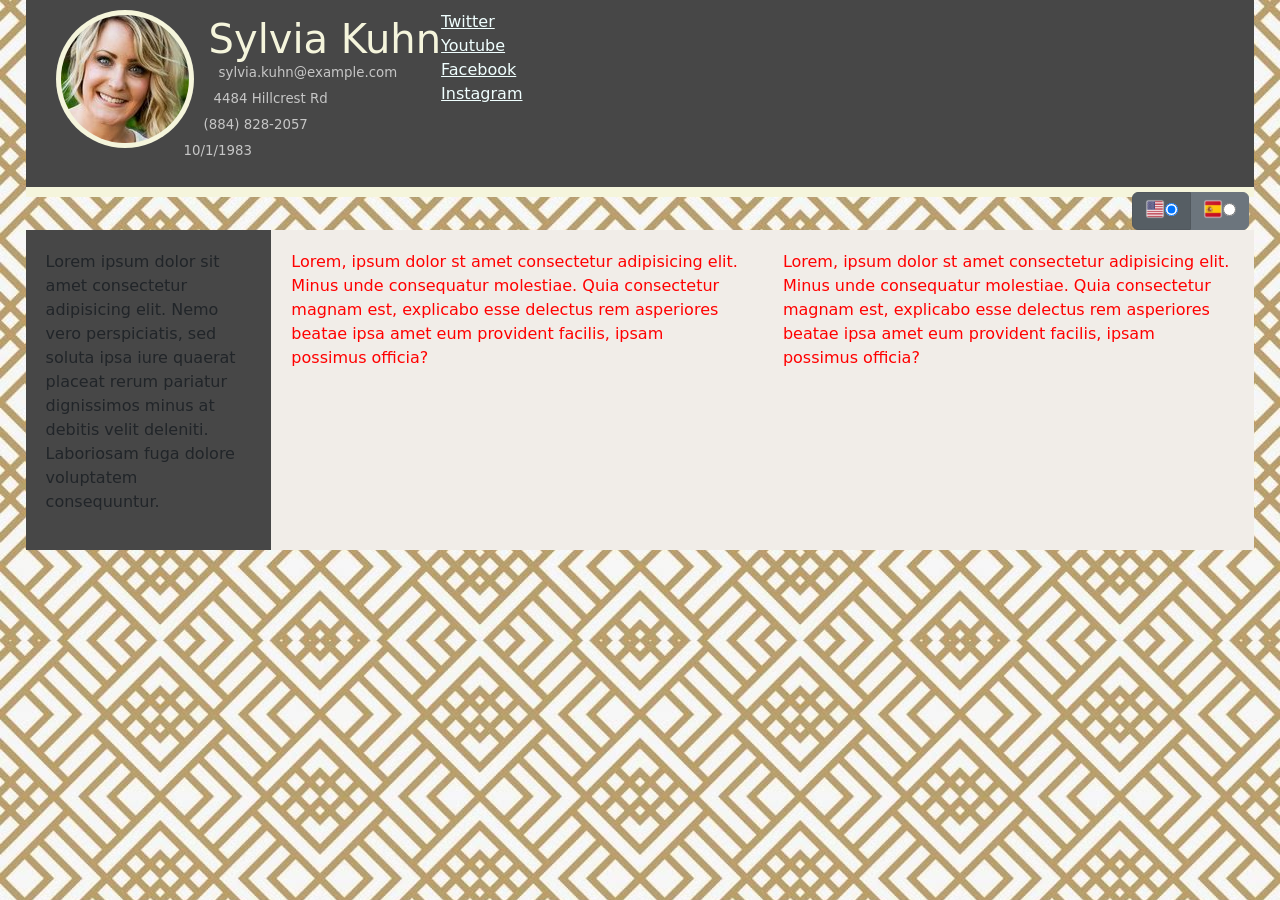
==== html/index.html @ 436e152f "0.3" ====
<!DOCTYPE html>
<html lang="en">
<head>
    <meta charset="UTF-8">
    <meta http-equiv="X-UA-Compatible" content="IE=edge">
    <meta name="viewport" content="width=device-width, initial-scale=1.0">
    <title>Curriculum Vitae</title>
    <link href="https://cdn.jsdelivr.net/npm/bootstrap@5.2.3/dist/css/bootstrap.min.css" rel="stylesheet" integrity="sha384-rbsA2VBKQhggwzxH7pPCaAqO46MgnOM80zW1RWuH61DGLwZJEdK2Kadq2F9CUG65" crossorigin="anonymous">
    <link rel="stylesheet" href="../css/style.css" />
</head>

<body>
<header>
    <div id = "headerContent">

        <div id = "avy">
            <img src="../images/photo.jpg" alt="Avatar", id="avatar">   
        </div>
        <div id = "info">
            
            <h1>Sylvia Kuhn</h1>

            <div id ="otherInfo">
                <p id="email">sylvia.kuhn@example.com</p>
                <p id ="address">4484 Hillcrest Rd</p>
                <p id ="phone">(884) 828-2057</p>        
                <p id="dob">10/1/1983</p>
            </div>

        </div>
        
        <div id = "links">
            <a href="www.twitter.com">Twitter</a>
            <a href="www.youtube.com">Youtube</a>
            <a href="www.facebook.com">Facebook</a>
            <a href="www.youtube.com">Instagram</a>
        </div>

    </div>
</header>

<nav>  
    <div id ="toggleLang">

        <div class="btn-group btn-group-toggle" data-toggle="buttons">
            <label class="btn btn-secondary active">
                <input type="radio" name="options" id="option1" autocomplete="off" checked> 
                <img src= "../images/english.png">
            </label>
            <label class="btn btn-secondary">
                <input type="radio" name="options" id="option2" autocomplete="off"> 
                <img src="../images/spanish.png">
            </label>
        </div>
    </div>
</nav>


    <div class="mainBody">

        <aside>
            <p class = "AsideText">
                Lorem ipsum dolor sit amet consectetur adipisicing elit. Nemo vero perspiciatis, sed soluta ipsa iure quaerat placeat rerum pariatur dignissimos minus at debitis velit deleniti. Laboriosam fuga dolore voluptatem consequuntur.
            </p>
        </aside>
        
        <main>    
            <div class="column">
                <p>Lorem, ipsum dolor st amet consectetur adipisicing elit. Minus unde consequatur molestiae. Quia consectetur magnam est, explicabo esse delectus rem asperiores beatae ipsa amet eum provident facilis, ipsam possimus officia?</p>
                
            </div>
            <div class="column">
                <p>Lorem, ipsum dolor st amet consectetur adipisicing elit. Minus unde consequatur molestiae. Quia consectetur magnam est, explicabo esse delectus rem asperiores beatae ipsa amet eum provident facilis, ipsam possimus officia?</p>
                
            </div>
        </main>
    </div>
    
    <footer>
        
    </footer>
    
    <script src="https://cdn.jsdelivr.net/npm/bootstrap@5.2.3/dist/js/bootstrap.bundle.min.js" integrity="sha384-kenU1KFdBIe4zVF0s0G1M5b4hcpxyD9F7jL+jjXkk+Q2h455rYXK/7HAuoJl+0I4" crossorigin="anonymous"></script>
</body>

</html>
---- css/style.css ----
*{
  box-sizing: border-box;
}

body {
  background-image: url("../images/background.jpg");
  margin-left: 2%;
  margin-right: 2%;
}

header{
  color: beige;
  background-color: rgb(71, 71, 71);
  max-height:100%;
  height:120%;
}

#headerContent{
  display: flex;
  padding: 10px;
  padding-left: 30px;
}

header h1{
  margin-top: 5px;
  margin-left:  15px;
}
header #otherInfo{
  margin-top: 10px;
}

header p{
  font-size: smaller;
  color: rgb(198, 198, 198);
  float: top;
  display: flex;
  margin-left: 40px;
  margin-top: -10px;
}

header #dob{
  margin-left: -10px;
}

header #email{
  margin-left: 25px;
}

header #address{
  margin-left: 20px;
}

header #phone{
  margin-left: 10px;
}

#links{
  float:right;
}

#links a{
  float:top;
  display: flex;
  color: azure;

}

#avatar {
  border-radius: 50%;
  background-color:beige;
  padding: 5px;
}

nav{
  margin: 0;
  padding : 5px;
  background-color: beige;
}

#toggleLang
{
  float:right;
}

#toggleLang img
{
  display: inline-flex;
  float: left;
  max-width: 40px;
  max-height: 20px;
}

aside{
  width:20%;
  background-color:rgb(71, 71, 71);
  padding: 20px;
}

main {
  display: flex;
  width: 80%;
  background-color: rgb(241, 237, 232);
}

.mainBody{
  display: flex;
  float: left;
}

.column{
  float:left;
  width:50%;
  flex:50%;
  padding:20px;
}


.column p {
  color: red;
  }
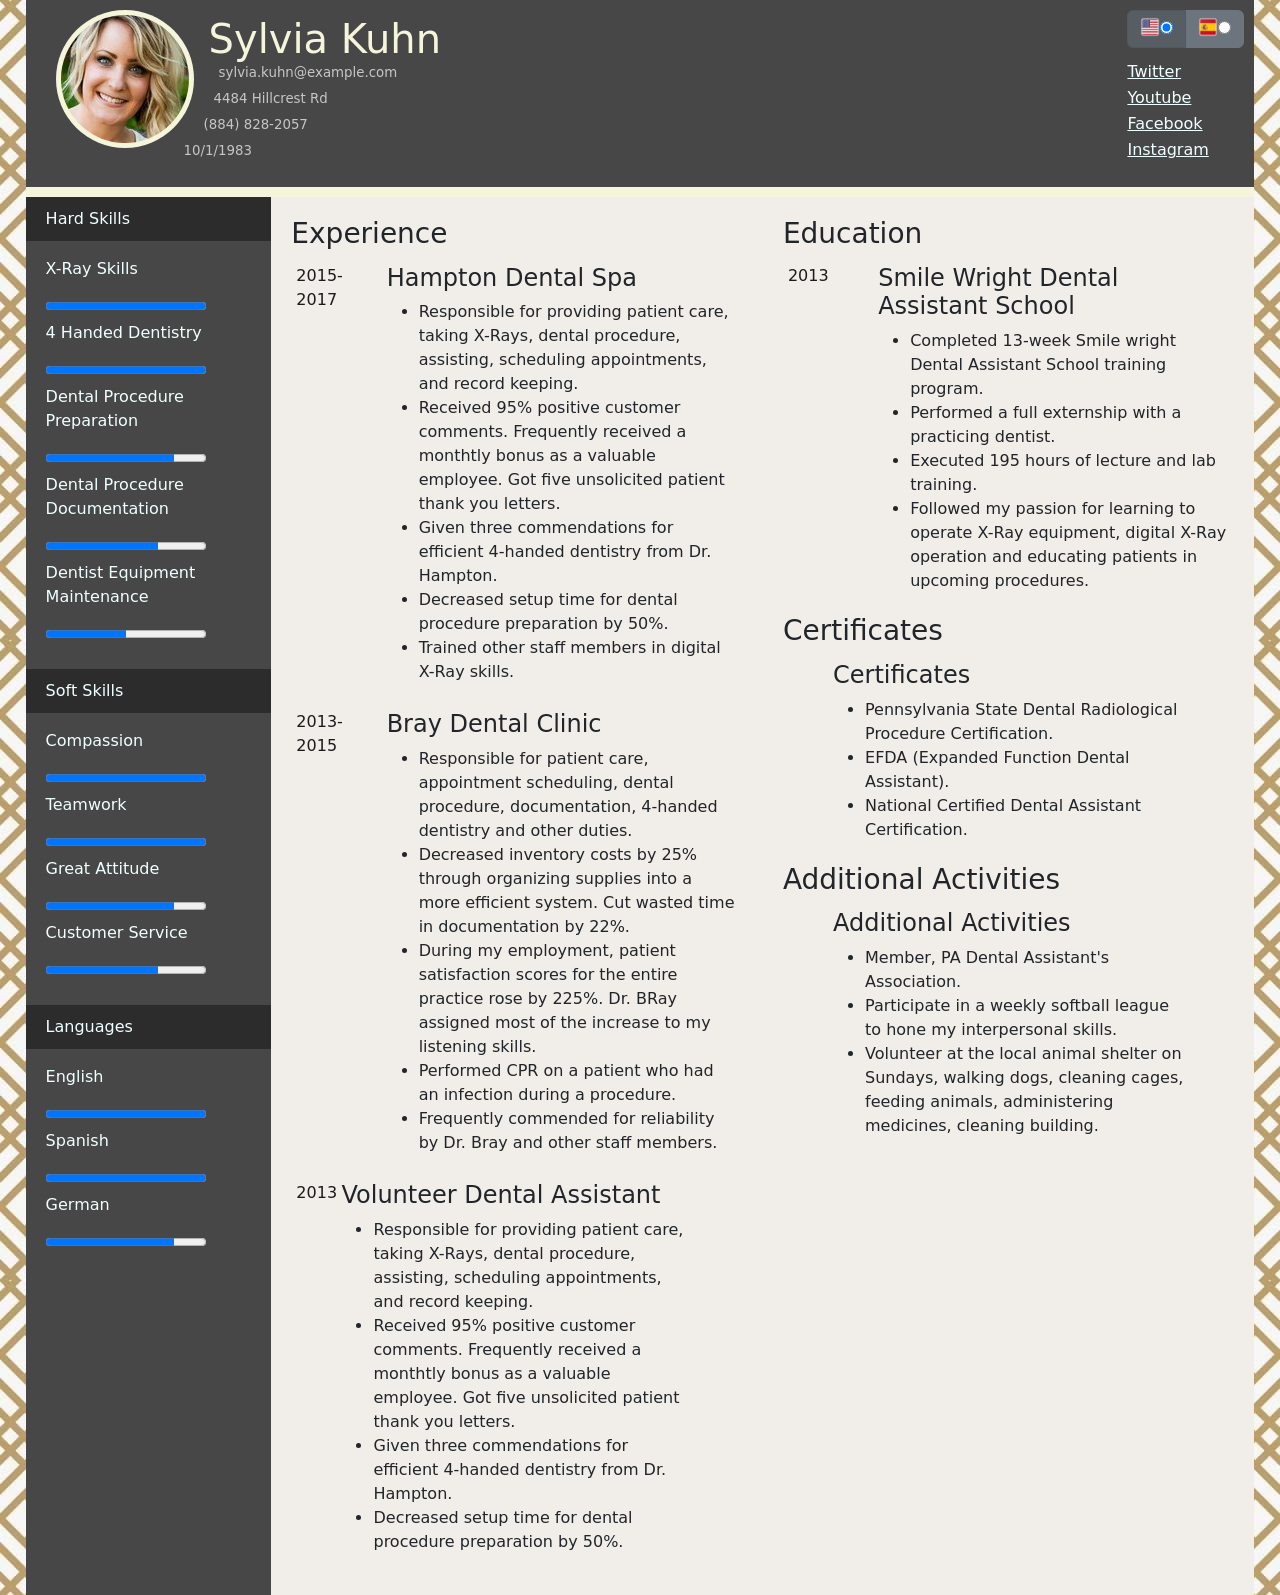
==== commit 5ef6af1e: "v0.5 - Added contents" ====
--- a/html/index.html
+++ b/html/index.html
@@ -1,86 +1,286 @@
 <!DOCTYPE html>
 <html lang="en">
+
 <head>
     <meta charset="UTF-8">
     <meta http-equiv="X-UA-Compatible" content="IE=edge">
     <meta name="viewport" content="width=device-width, initial-scale=1.0">
     <title>Curriculum Vitae</title>
-    <link href="https://cdn.jsdelivr.net/npm/bootstrap@5.2.3/dist/css/bootstrap.min.css" rel="stylesheet" integrity="sha384-rbsA2VBKQhggwzxH7pPCaAqO46MgnOM80zW1RWuH61DGLwZJEdK2Kadq2F9CUG65" crossorigin="anonymous">
+    <link href="https://cdn.jsdelivr.net/npm/bootstrap@5.2.3/dist/css/bootstrap.min.css" rel="stylesheet"
+        integrity="sha384-rbsA2VBKQhggwzxH7pPCaAqO46MgnOM80zW1RWuH61DGLwZJEdK2Kadq2F9CUG65" crossorigin="anonymous">
     <link rel="stylesheet" href="../css/style.css" />
 </head>
 
 <body>
-<header>
-    <div id = "headerContent">
-
-        <div id = "avy">
-            <img src="../images/photo.jpg" alt="Avatar", id="avatar">   
+    <header>
+
+        <div id="headerContent">
+
+            <div id="avy">
+                <img src="../images/photo.jpg" alt="Avatar" , id="avatar">
+            </div>
+
+            <div id="info">
+
+                <h1>Sylvia Kuhn</h1>
+
+                <div id="otherInfo">
+                    <p id="email">sylvia.kuhn@example.com</p>
+                    <p id="address">4484 Hillcrest Rd</p>
+                    <p id="phone">(884) 828-2057</p>
+                    <p id="dob">10/1/1983</p>
+                </div>
+
+            </div>
+
+            <div id="rightHeader">
+
+                <div id="toggleLang">
+
+                    <div class="btn-group btn-group-toggle" data-toggle="buttons">
+                        <label class="btn btn-secondary active">
+                            <input type="radio" name="options" id="option1" autocomplete="off" checked>
+                            <img src="../images/english.png">
+                        </label>
+                        <label class="btn btn-secondary">
+                            <input type="radio" name="options" id="option2" autocomplete="off">
+                            <img src="../images/spanish.png">
+                        </label>
+                    </div>
+                </div>
+
+                <div id="links">
+                    <a href="www.twitter.com">Twitter</a>
+                    <a href="www.youtube.com">Youtube</a>
+                    <a href="www.facebook.com">Facebook</a>
+                    <a href="www.youtube.com">Instagram</a>
+                </div>
+
+            </div>
         </div>
-        <div id = "info">
-            
-            <h1>Sylvia Kuhn</h1>
-
-            <div id ="otherInfo">
-                <p id="email">sylvia.kuhn@example.com</p>
-                <p id ="address">4484 Hillcrest Rd</p>
-                <p id ="phone">(884) 828-2057</p>        
-                <p id="dob">10/1/1983</p>
-            </div>
-
-        </div>
-        
-        <div id = "links">
-            <a href="www.twitter.com">Twitter</a>
-            <a href="www.youtube.com">Youtube</a>
-            <a href="www.facebook.com">Facebook</a>
-            <a href="www.youtube.com">Instagram</a>
-        </div>
-
-    </div>
-</header>
-
-<nav>  
-    <div id ="toggleLang">
-
-        <div class="btn-group btn-group-toggle" data-toggle="buttons">
-            <label class="btn btn-secondary active">
-                <input type="radio" name="options" id="option1" autocomplete="off" checked> 
-                <img src= "../images/english.png">
-            </label>
-            <label class="btn btn-secondary">
-                <input type="radio" name="options" id="option2" autocomplete="off"> 
-                <img src="../images/spanish.png">
-            </label>
-        </div>
-    </div>
-</nav>
+
+    </header>
+
+    <nav>
+
+    </nav>
 
 
     <div class="mainBody">
 
         <aside>
-            <p class = "AsideText">
-                Lorem ipsum dolor sit amet consectetur adipisicing elit. Nemo vero perspiciatis, sed soluta ipsa iure quaerat placeat rerum pariatur dignissimos minus at debitis velit deleniti. Laboriosam fuga dolore voluptatem consequuntur.
+            <div class="asideTitle">
+                <p>
+                    Hard Skills
+                </p>
+            </div>
+
+            <div class="bars">
+                <p>X-Ray Skills</p>
+                <progress max="100" value="100"></progress>
+                <p>4 Handed Dentistry</p>
+                <progress max="100" value="100"></progress>
+                <p>Dental Procedure Preparation</p>
+                <progress max="100" value="80"></progress>
+                <p>Dental Procedure Documentation</p>
+                <progress max="100" value="70"></progress>
+                <p>Dentist Equipment Maintenance</p>
+                <progress max="100" value="50"></progress>
+            </div>
+
+            <div class="asideTitle">
+                <p>
+                    Soft Skills
+                </p>
+            </div>
+            <div class="bars">
+                <p>Compassion</p>
+                <progress max="100" value="100"></progress>
+                <p>Teamwork</p>
+                <progress max="100" value="100"></progress>
+                <p>Great Attitude</p>
+                <progress max="100" value="80"></progress>
+                <p>Customer Service</p>
+                <progress max="100" value="70"></progress>
+            </div>
+            <div class="asideTitle">
+                <p>
+                    Languages
+                </p>
+            </div>
+            <p class="AsideText">
+            <div class="bars">
+                <p>English</p>
+                <progress max="100" value="100"></progress>
+                <p>Spanish</p>
+                <progress max="100" value="100"></progress>
+                <p>German</p>
+                <progress max="100" value="80"></progress>
+            </div>
             </p>
+
         </aside>
-        
-        <main>    
+
+        <main>
             <div class="column">
-                <p>Lorem, ipsum dolor st amet consectetur adipisicing elit. Minus unde consequatur molestiae. Quia consectetur magnam est, explicabo esse delectus rem asperiores beatae ipsa amet eum provident facilis, ipsam possimus officia?</p>
                 
-            </div>
+                <h3>Experience</h3>
+
+                <div class ="experience">
+
+                    <div class="columnYear">
+                        
+                        <p>2015-2017</p>
+                        
+                    </div>
+
+                    <div class="columnList">
+                    
+                        <h4>Hampton Dental Spa</h4>
+                        
+                        <ul>
+                            <li>Responsible for providing patient care, taking X-Rays, dental procedure, assisting, scheduling appointments, and record keeping.</li>
+                            <li>Received 95% positive customer comments. Frequently received a monthtly bonus as a valuable employee. Got five unsolicited patient thank you letters.</li>
+                            <li>Given three commendations for efficient 4-handed dentistry from Dr. Hampton.</li>
+                            <li>Decreased setup time for dental procedure preparation by 50%.</li>
+                            <li>Trained other staff members in digital X-Ray skills.</li>
+                        </ul> 
+                        
+                    </div>
+
+                </div>
+
+                <div class ="experience">
+
+                    <div class="columnYear">
+                        
+                        <p>2013-2015</p>
+                        
+                    </div>
+                    
+                    <div class="columnList">
+                    
+                        <h4>Bray Dental Clinic</h4>
+                        
+                        <ul>
+                            <li>Responsible for patient care, appointment scheduling, dental procedure, documentation, 4-handed dentistry and other duties.</li>
+                            <li>Decreased inventory costs by 25% through organizing supplies into a more efficient system. Cut wasted time in documentation by 22%.</li>
+                            <li>During my employment, patient satisfaction scores for the entire practice rose by 225%. Dr. BRay assigned most of the increase to my listening skills.</li>
+                            <li>Performed CPR on a patient who had an infection during a procedure.</li>
+                            <li>Frequently commended for reliability by Dr. Bray and other staff members.</li>
+                        </ul> 
+                        
+                    </div>
+
+                </div>
+
+                <div class ="experience">
+
+                    <div class="columnSpace">
+                        
+                        <p>2013</p>
+                        
+                    </div>
+                    
+                    <div class="columnList">
+                    
+                        <h4>Volunteer Dental Assistant</h4>
+                        
+                        <ul>
+                            <li>Responsible for providing patient care, taking X-Rays, dental procedure, assisting, scheduling appointments, and record keeping.</li>
+                            <li>Received 95% positive customer comments. Frequently received a monthtly bonus as a valuable employee. Got five unsolicited patient thank you letters.</li>
+                            <li>Given three commendations for efficient 4-handed dentistry from Dr. Hampton.</li>
+                            <li>Decreased setup time for dental procedure preparation by 50%.</li>
+                        </ul> 
+                        
+                    </div>
+
+                </div>
+
+            </div>
+
             <div class="column">
-                <p>Lorem, ipsum dolor st amet consectetur adipisicing elit. Minus unde consequatur molestiae. Quia consectetur magnam est, explicabo esse delectus rem asperiores beatae ipsa amet eum provident facilis, ipsam possimus officia?</p>
-                
+                <h3>Education</h3>
+                <div class ="experience">
+
+                    <div class="columnYear">
+                        
+                        <p>2013</p>
+                        
+                    </div>
+                    
+                    <div class="columnList">
+                    
+                        <h4>Smile Wright Dental Assistant School</h4>
+                        
+                        <ul>
+                            <li>Completed 13-week Smile wright Dental Assistant School training program.</li>
+                            <li>Performed a full externship with a practicing dentist.</li>
+                            <li>Executed 195 hours of lecture and lab training.</li>
+                            <li>Followed my passion for learning to operate X-Ray equipment, digital X-Ray operation and educating patients in upcoming procedures.</li>
+                        </ul> 
+                        
+                    </div>
+
+                </div>
+
+                <h3>Certificates</h3>
+
+                <div class ="experience">
+
+                    <div class="columnSpace">
+                        
+                        
+                    </div>
+                    
+                    <div class="columnList">
+                    
+                        <h4>Certificates</h4>
+                        
+                        <ul>
+                            <li>Pennsylvania State Dental Radiological Procedure Certification.</li>
+                            <li>EFDA (Expanded Function Dental Assistant).</li>
+                            <li>National Certified Dental Assistant Certification.</li>
+                        </ul> 
+                        
+                    </div>
+
+                </div>
+
+                <h3>Additional Activities</h3>
+
+                <div class ="experience">
+
+                    <div class="columnSpace">
+                        
+                        
+                    </div>
+                    
+                    <div class="columnList">
+                    
+                        <h4>Additional Activities</h4>
+                        
+                        <ul>
+                            <li>Member, PA Dental Assistant's Association.</li>
+                            <li>Participate in a weekly softball league to hone my interpersonal skills.</li>
+                            <li>Volunteer at the local animal shelter on Sundays, walking dogs, cleaning cages, feeding animals, administering medicines, cleaning building.</li>
+                        </ul> 
+                        
+                    </div>
+
+                </div>
+
             </div>
         </main>
     </div>
-    
+
     <footer>
-        
+
     </footer>
-    
-    <script src="https://cdn.jsdelivr.net/npm/bootstrap@5.2.3/dist/js/bootstrap.bundle.min.js" integrity="sha384-kenU1KFdBIe4zVF0s0G1M5b4hcpxyD9F7jL+jjXkk+Q2h455rYXK/7HAuoJl+0I4" crossorigin="anonymous"></script>
+
+    <script src="https://cdn.jsdelivr.net/npm/bootstrap@5.2.3/dist/js/bootstrap.bundle.min.js"
+        integrity="sha384-kenU1KFdBIe4zVF0s0G1M5b4hcpxyD9F7jL+jjXkk+Q2h455rYXK/7HAuoJl+0I4"
+        crossorigin="anonymous"></script>
 </body>
 
 </html>
--- a/css/style.css
+++ b/css/style.css
@@ -54,15 +54,20 @@
   margin-left: 10px;
 }
 
-#links{
-  float:right;
+#rightHeader
+{
+  margin-left: auto;
+}
+
+#links
+{
+  padding-top: 50px;
 }
 
 #links a{
-  float:top;
-  display: flex;
   color: azure;
-
+  display: block;
+  padding-bottom: 2px;
 }
 
 #avatar {
@@ -93,8 +98,32 @@
 aside{
   width:20%;
   background-color:rgb(71, 71, 71);
-  padding: 20px;
 }
+
+.asideTitle{
+  background-color:rgb(44, 44, 44);
+  color: azure;
+}
+
+.asideTitle p{
+  padding-left: 20px;
+  padding-right: 20px;
+  padding-top: 10px;
+  padding-bottom: 10px;
+}
+
+.bars{
+  padding-bottom: 20px;
+  padding-left: 20px;
+}
+
+aside p{
+  color: azure;
+}
+
+progress::-moz-progress-bar { background: azure; }
+progress::-webkit-progress-value { background: azure; }
+progress { color: azure; }
 
 main {
   display: flex;
@@ -104,7 +133,6 @@
 
 .mainBody{
   display: flex;
-  float: left;
 }
 
 .column{
@@ -114,7 +142,25 @@
   padding:20px;
 }
 
+.columnYear{
+  float:left;
+  width:20%;
+  padding:5px;
+}
+
+.columnSpace{
+  float:left;
+  width:10%;
+  padding:5px;
+
+}
+
+.columnList{
+  float:left;
+  width:80%;
+  padding:5px;
+}
 
 .column p {
-  color: red;
+  color: rgb(27, 27, 27);
   }
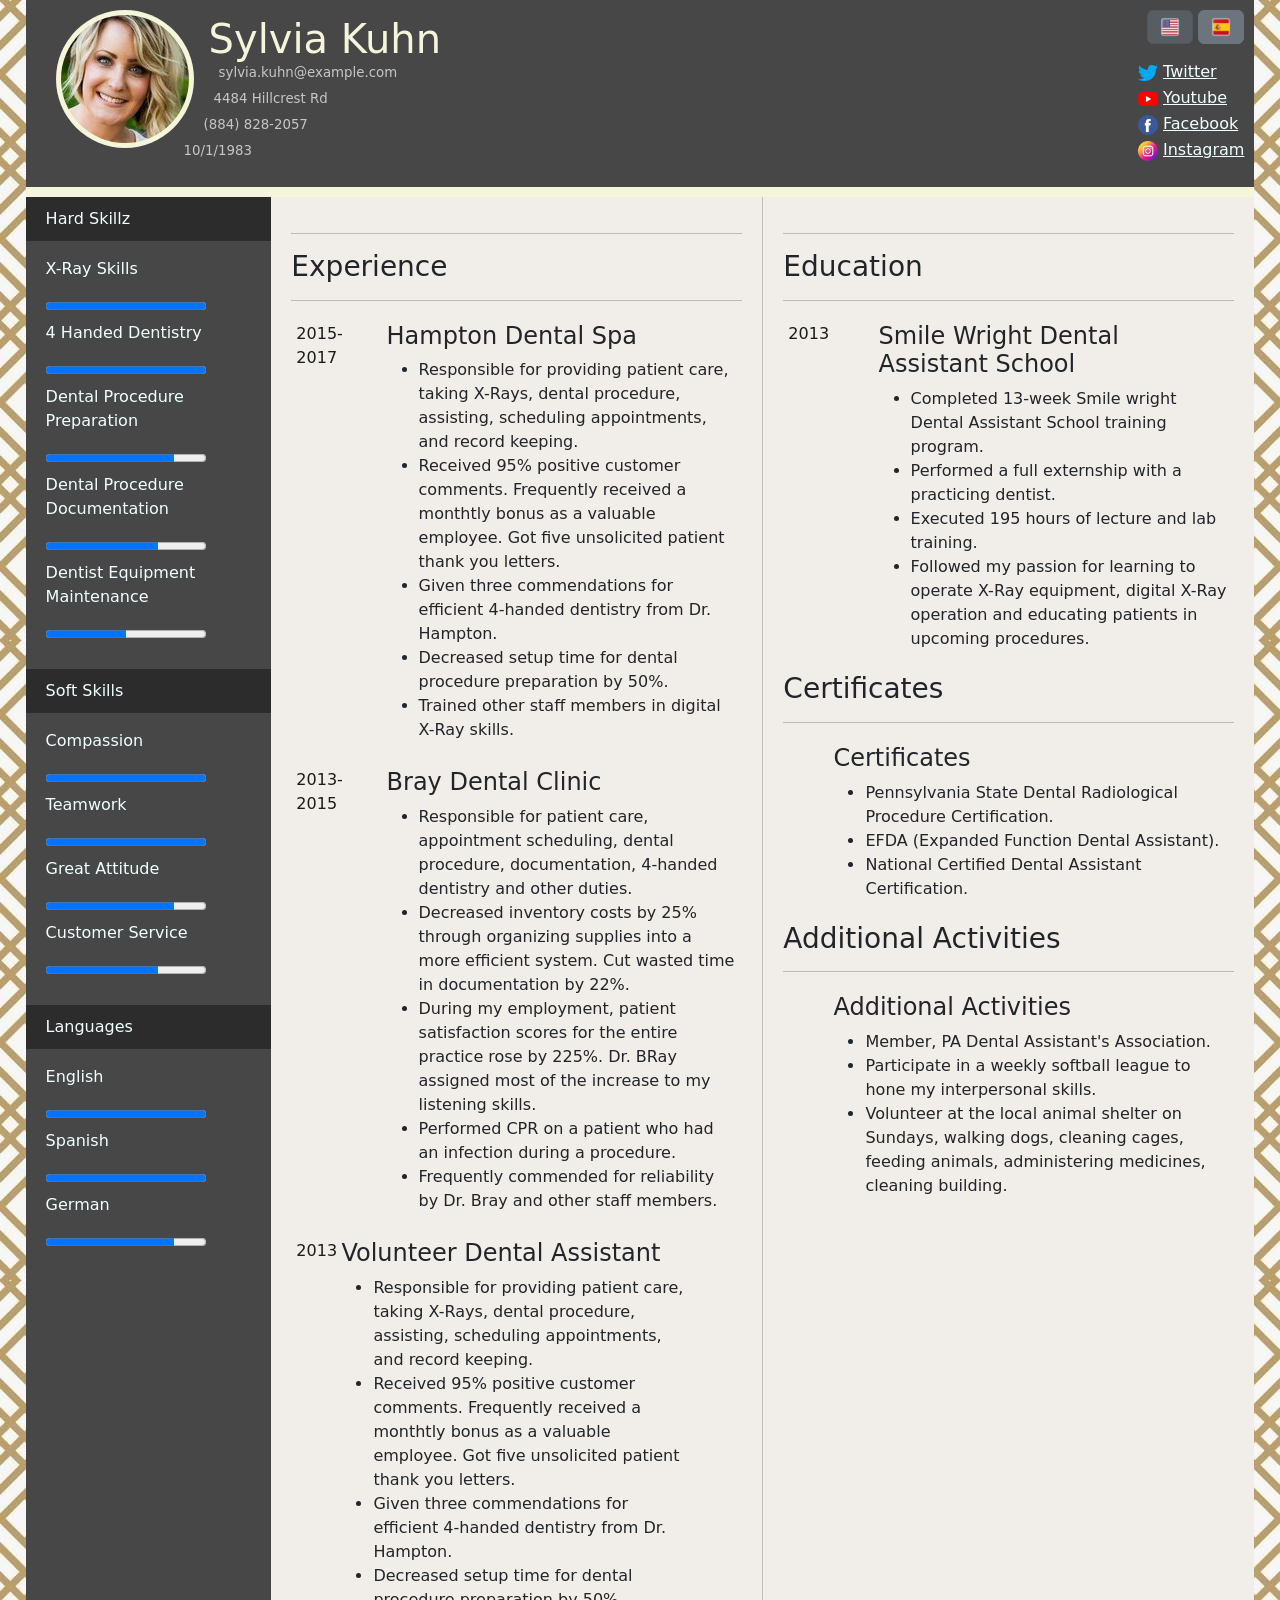
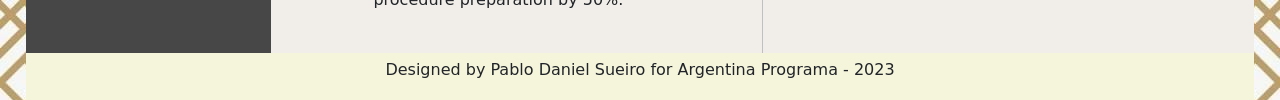
==== commit 501aa2ce: "v0.6 - JS Translation Toggle Working" ====
--- a/html/index.html
+++ b/html/index.html
@@ -11,7 +11,7 @@
     <link rel="stylesheet" href="../css/style.css" />
 </head>
 
-<body>
+<body onload="Startup()">
     <header>
 
         <div id="headerContent">
@@ -36,24 +36,23 @@
             <div id="rightHeader">
 
                 <div id="toggleLang">
-
-                    <div class="btn-group btn-group-toggle" data-toggle="buttons">
-                        <label class="btn btn-secondary active">
-                            <input type="radio" name="options" id="option1" autocomplete="off" checked>
-                            <img src="../images/english.png">
-                        </label>
-                        <label class="btn btn-secondary">
-                            <input type="radio" name="options" id="option2" autocomplete="off">
-                            <img src="../images/spanish.png">
-                        </label>
-                    </div>
+                    <input type="radio" class="btn-check" name="options" id="option1" autocomplete="off" checked>
+                    <label class="btn btn-secondary" for="option1" onclick="ReplaceTextEnglish()"> <img src="../images/english.png"></label>
+                    <input type="radio" class="btn-check" name="options" id="option2" autocomplete="off">
+                    <label class="btn btn-secondary" for="option2" onclick="ReplaceTextSpanish()"><img src="../images/spanish.png"></label>
+                    <script src="../js/script.js"></script>
                 </div>
 
                 <div id="links">
-                    <a href="www.twitter.com">Twitter</a>
-                    <a href="www.youtube.com">Youtube</a>
-                    <a href="www.facebook.com">Facebook</a>
-                    <a href="www.youtube.com">Instagram</a>
+                    
+                    <a href="www.twitter.com"><img src="../images/twitter.png">Twitter</a>
+                    
+                    <a href="www.youtube.com"><img src="../images/youtube.png">Youtube</a>
+                    
+                    <a href="www.facebook.com"><img src="../images/facebook.png">Facebook</a>
+                    
+                    <a href="www.youtube.com"><img src="../images/insta.png">Instagram</a>
+
                 </div>
 
             </div>
@@ -70,51 +69,51 @@
 
         <aside>
             <div class="asideTitle">
-                <p>
-                    Hard Skills
+                <p id = "hardSkills">
+                    Hard Skillz
                 </p>
             </div>
 
             <div class="bars">
-                <p>X-Ray Skills</p>
-                <progress max="100" value="100"></progress>
-                <p>4 Handed Dentistry</p>
-                <progress max="100" value="100"></progress>
-                <p>Dental Procedure Preparation</p>
+                <p id ="xrayskills">X-Ray Skills</p>
+                <progress max="100" value="100"></progress>
+                <p id ="fourHandedDent">4 Handed Dentistry</p>
+                <progress max="100" value="100"></progress>
+                <p id ="dentalPre">Dental Procedure Preparation</p>
                 <progress max="100" value="80"></progress>
-                <p>Dental Procedure Documentation</p>
+                <p id = "dentalDoc">Dental Procedure Documentation</p>
                 <progress max="100" value="70"></progress>
-                <p>Dentist Equipment Maintenance</p>
+                <p id = "dentistEq">Dentist Equipment Maintenance</p>
                 <progress max="100" value="50"></progress>
             </div>
 
             <div class="asideTitle">
-                <p>
+                <p id ="softSkills">
                     Soft Skills
                 </p>
             </div>
             <div class="bars">
-                <p>Compassion</p>
-                <progress max="100" value="100"></progress>
-                <p>Teamwork</p>
-                <progress max="100" value="100"></progress>
-                <p>Great Attitude</p>
+                <p id ="compassion">Compassion</p>
+                <progress max="100" value="100"></progress>
+                <p id="teamwork">Teamwork</p>
+                <progress max="100" value="100"></progress>
+                <p id="greatAttitude">Great Attitude</p>
                 <progress max="100" value="80"></progress>
-                <p>Customer Service</p>
+                <p id ="customerService">Customer Service</p>
                 <progress max="100" value="70"></progress>
             </div>
             <div class="asideTitle">
-                <p>
+                <p id ="languages">
                     Languages
                 </p>
             </div>
             <p class="AsideText">
             <div class="bars">
-                <p>English</p>
-                <progress max="100" value="100"></progress>
-                <p>Spanish</p>
-                <progress max="100" value="100"></progress>
-                <p>German</p>
+                <p id ="english">English</p>
+                <progress max="100" value="100"></progress>
+                <p id = "spanish">Spanish</p>
+                <progress max="100" value="100"></progress>
+                <p id="german">German</p>
                 <progress max="100" value="80"></progress>
             </div>
             </p>
@@ -123,149 +122,166 @@
 
         <main>
             <div class="column">
-                
-                <h3>Experience</h3>
-
-                <div class ="experience">
+
+                <hr class="solid">
+                <h3 id="exp">Experience</h3>
+                <hr class="solid">
+
+                <div class="experience">
 
                     <div class="columnYear">
-                        
+
                         <p>2015-2017</p>
-                        
+
                     </div>
 
                     <div class="columnList">
-                    
-                        <h4>Hampton Dental Spa</h4>
-                        
-                        <ul>
-                            <li>Responsible for providing patient care, taking X-Rays, dental procedure, assisting, scheduling appointments, and record keeping.</li>
-                            <li>Received 95% positive customer comments. Frequently received a monthtly bonus as a valuable employee. Got five unsolicited patient thank you letters.</li>
-                            <li>Given three commendations for efficient 4-handed dentistry from Dr. Hampton.</li>
-                            <li>Decreased setup time for dental procedure preparation by 50%.</li>
-                            <li>Trained other staff members in digital X-Ray skills.</li>
-                        </ul> 
-                        
-                    </div>
-
-                </div>
-
-                <div class ="experience">
+
+                        <h4 id ="hamptomDentalSpa">Hampton Dental Spa</h4>
+
+                        <ul>
+                            <li id = "bullet1">Responsible for providing patient care, taking X-Rays, dental procedure, assisting,
+                                scheduling appointments, and record keeping.</li>
+                            <li id = "bullet2">Received 95% positive customer comments. Frequently received a monthtly bonus as a
+                                valuable employee. Got five unsolicited patient thank you letters.</li>
+                            <li id = "bullet3">Given three commendations for efficient 4-handed dentistry from Dr. Hampton.</li>
+                            <li id = "bullet4">Decreased setup time for dental procedure preparation by 50%.</li>
+                            <li id = "bullet5">Trained other staff members in digital X-Ray skills.</li>
+                        </ul>
+
+                    </div>
+
+                </div>
+
+                <div class="experience">
 
                     <div class="columnYear">
-                        
+
                         <p>2013-2015</p>
-                        
-                    </div>
-                    
+
+                    </div>
+
                     <div class="columnList">
-                    
-                        <h4>Bray Dental Clinic</h4>
-                        
-                        <ul>
-                            <li>Responsible for patient care, appointment scheduling, dental procedure, documentation, 4-handed dentistry and other duties.</li>
-                            <li>Decreased inventory costs by 25% through organizing supplies into a more efficient system. Cut wasted time in documentation by 22%.</li>
-                            <li>During my employment, patient satisfaction scores for the entire practice rose by 225%. Dr. BRay assigned most of the increase to my listening skills.</li>
-                            <li>Performed CPR on a patient who had an infection during a procedure.</li>
-                            <li>Frequently commended for reliability by Dr. Bray and other staff members.</li>
-                        </ul> 
-                        
-                    </div>
-
-                </div>
-
-                <div class ="experience">
+
+                        <h4 id="brayDental">Bray Dental Clinic</h4>
+
+                        <ul>
+                            <li id = "bullet6">Responsible for patient care, appointment scheduling, dental procedure, documentation,
+                                4-handed dentistry and other duties.</li>
+                            <li id = "bullet7">Decreased inventory costs by 25% through organizing supplies into a more efficient
+                                system. Cut wasted time in documentation by 22%.</li>
+                            <li id = "bullet8">During my employment, patient satisfaction scores for the entire practice rose by 225%.
+                                Dr. BRay assigned most of the increase to my listening skills.</li>
+                            <li id = "bullet9">Performed CPR on a patient who had an infection during a procedure.</li>
+                            <li id = "bullet10">Frequently commended for reliability by Dr. Bray and other staff members.</li>
+                        </ul>
+
+                    </div>
+
+                </div>
+
+                <div class="experience">
 
                     <div class="columnSpace">
-                        
+
                         <p>2013</p>
-                        
-                    </div>
-                    
+
+                    </div>
+
                     <div class="columnList">
-                    
-                        <h4>Volunteer Dental Assistant</h4>
-                        
-                        <ul>
-                            <li>Responsible for providing patient care, taking X-Rays, dental procedure, assisting, scheduling appointments, and record keeping.</li>
-                            <li>Received 95% positive customer comments. Frequently received a monthtly bonus as a valuable employee. Got five unsolicited patient thank you letters.</li>
-                            <li>Given three commendations for efficient 4-handed dentistry from Dr. Hampton.</li>
-                            <li>Decreased setup time for dental procedure preparation by 50%.</li>
-                        </ul> 
-                        
-                    </div>
-
-                </div>
-
-            </div>
-
+
+                        <h4 id="volunteer">Volunteer Dental Assistant</h4>
+
+                        <ul>
+                            <li id ="bullet11">Responsible for providing patient care, taking X-Rays, dental procedure, assisting,
+                                scheduling appointments, and record keeping.</li>
+                            <li  id ="bullet12">Received 95% positive customer comments. Frequently received a monthtly bonus as a
+                                valuable employee. Got five unsolicited patient thank you letters.</li>
+                            <li  id ="bullet13">Given three commendations for efficient 4-handed dentistry from Dr. Hampton.</li>
+                            <li  id ="bullet14">Decreased setup time for dental procedure preparation by 50%.</li>
+                        </ul>
+
+                    </div>
+
+                </div>
+
+            </div>
+            <div class = "vertical"></div>
             <div class="column">
+
+                <hr class="solid">
                 <h3>Education</h3>
-                <div class ="experience">
+                <hr class="solid">
+
+                <div class="experience">
 
                     <div class="columnYear">
-                        
+
                         <p>2013</p>
-                        
-                    </div>
-                    
+
+                    </div>
+
                     <div class="columnList">
-                    
+
                         <h4>Smile Wright Dental Assistant School</h4>
-                        
+
                         <ul>
                             <li>Completed 13-week Smile wright Dental Assistant School training program.</li>
                             <li>Performed a full externship with a practicing dentist.</li>
                             <li>Executed 195 hours of lecture and lab training.</li>
-                            <li>Followed my passion for learning to operate X-Ray equipment, digital X-Ray operation and educating patients in upcoming procedures.</li>
-                        </ul> 
-                        
-                    </div>
-
-                </div>
-
-                <h3>Certificates</h3>
-
-                <div class ="experience">
+                            <li>Followed my passion for learning to operate X-Ray equipment, digital X-Ray operation and
+                                educating patients in upcoming procedures.</li>
+                        </ul>
+
+                    </div>
+
+                </div>
+
+                <div class="experience">
+                    <hr class="solid">
+                    <h3>Certificates</h3>
+                    <hr class="solid">
 
                     <div class="columnSpace">
-                        
-                        
-                    </div>
-                    
-                    <div class="columnList">
-                    
+
+
+                    </div>
+
+                    <div class="columnYearlessList">
+
                         <h4>Certificates</h4>
-                        
+
                         <ul>
                             <li>Pennsylvania State Dental Radiological Procedure Certification.</li>
                             <li>EFDA (Expanded Function Dental Assistant).</li>
                             <li>National Certified Dental Assistant Certification.</li>
-                        </ul> 
-                        
-                    </div>
-
-                </div>
-
-                <h3>Additional Activities</h3>
-
-                <div class ="experience">
+                        </ul>
+
+                    </div>
+
+                </div>
+
+                <div class="experience">
+                    <hr class="solid">
+                    <h3>Additional Activities</h3>
+                    <hr class="solid">
 
                     <div class="columnSpace">
-                        
-                        
-                    </div>
-                    
-                    <div class="columnList">
-                    
+
+
+                    </div>
+
+                    <div class="columnYearlessList">
+
                         <h4>Additional Activities</h4>
-                        
+
                         <ul>
                             <li>Member, PA Dental Assistant's Association.</li>
                             <li>Participate in a weekly softball league to hone my interpersonal skills.</li>
-                            <li>Volunteer at the local animal shelter on Sundays, walking dogs, cleaning cages, feeding animals, administering medicines, cleaning building.</li>
-                        </ul> 
-                        
+                            <li>Volunteer at the local animal shelter on Sundays, walking dogs, cleaning cages, feeding
+                                animals, administering medicines, cleaning building.</li>
+                        </ul>
+
                     </div>
 
                 </div>
@@ -275,9 +291,10 @@
     </div>
 
     <footer>
-
+        <p>Designed by Pablo Daniel Sueiro for Argentina Programa -  2023</p>
     </footer>
 
+    <script src="../js/script.js"></script>
     <script src="https://cdn.jsdelivr.net/npm/bootstrap@5.2.3/dist/js/bootstrap.bundle.min.js"
         integrity="sha384-kenU1KFdBIe4zVF0s0G1M5b4hcpxyD9F7jL+jjXkk+Q2h455rYXK/7HAuoJl+0I4"
         crossorigin="anonymous"></script>
--- a/css/style.css
+++ b/css/style.css
@@ -70,6 +70,12 @@
   padding-bottom: 2px;
 }
 
+#links img{
+  max-width: 20px;
+  max-height: 20px;
+  margin-right: 5px;
+}
+
 #avatar {
   border-radius: 50%;
   background-color:beige;
@@ -91,7 +97,6 @@
 {
   display: inline-flex;
   float: left;
-  max-width: 40px;
   max-height: 20px;
 }
 
@@ -121,9 +126,6 @@
   color: azure;
 }
 
-progress::-moz-progress-bar { background: azure; }
-progress::-webkit-progress-value { background: azure; }
-progress { color: azure; }
 
 main {
   display: flex;
@@ -161,6 +163,25 @@
   padding:5px;
 }
 
+.columnYearlessList{
+  float:left;
+  width:90%;
+  padding:5px;
+}
+
 .column p {
   color: rgb(27, 27, 27);
+  }
+
+  .vertical {
+    border-left: 1px solid rgb(192, 192, 192);
+    height: auto;
+    left: 50%;
+}
+
+  footer{
+    background-color:beige ;
+    text-align: center;
+    padding-top: 5px;
+    padding-bottom: 2px;
   }
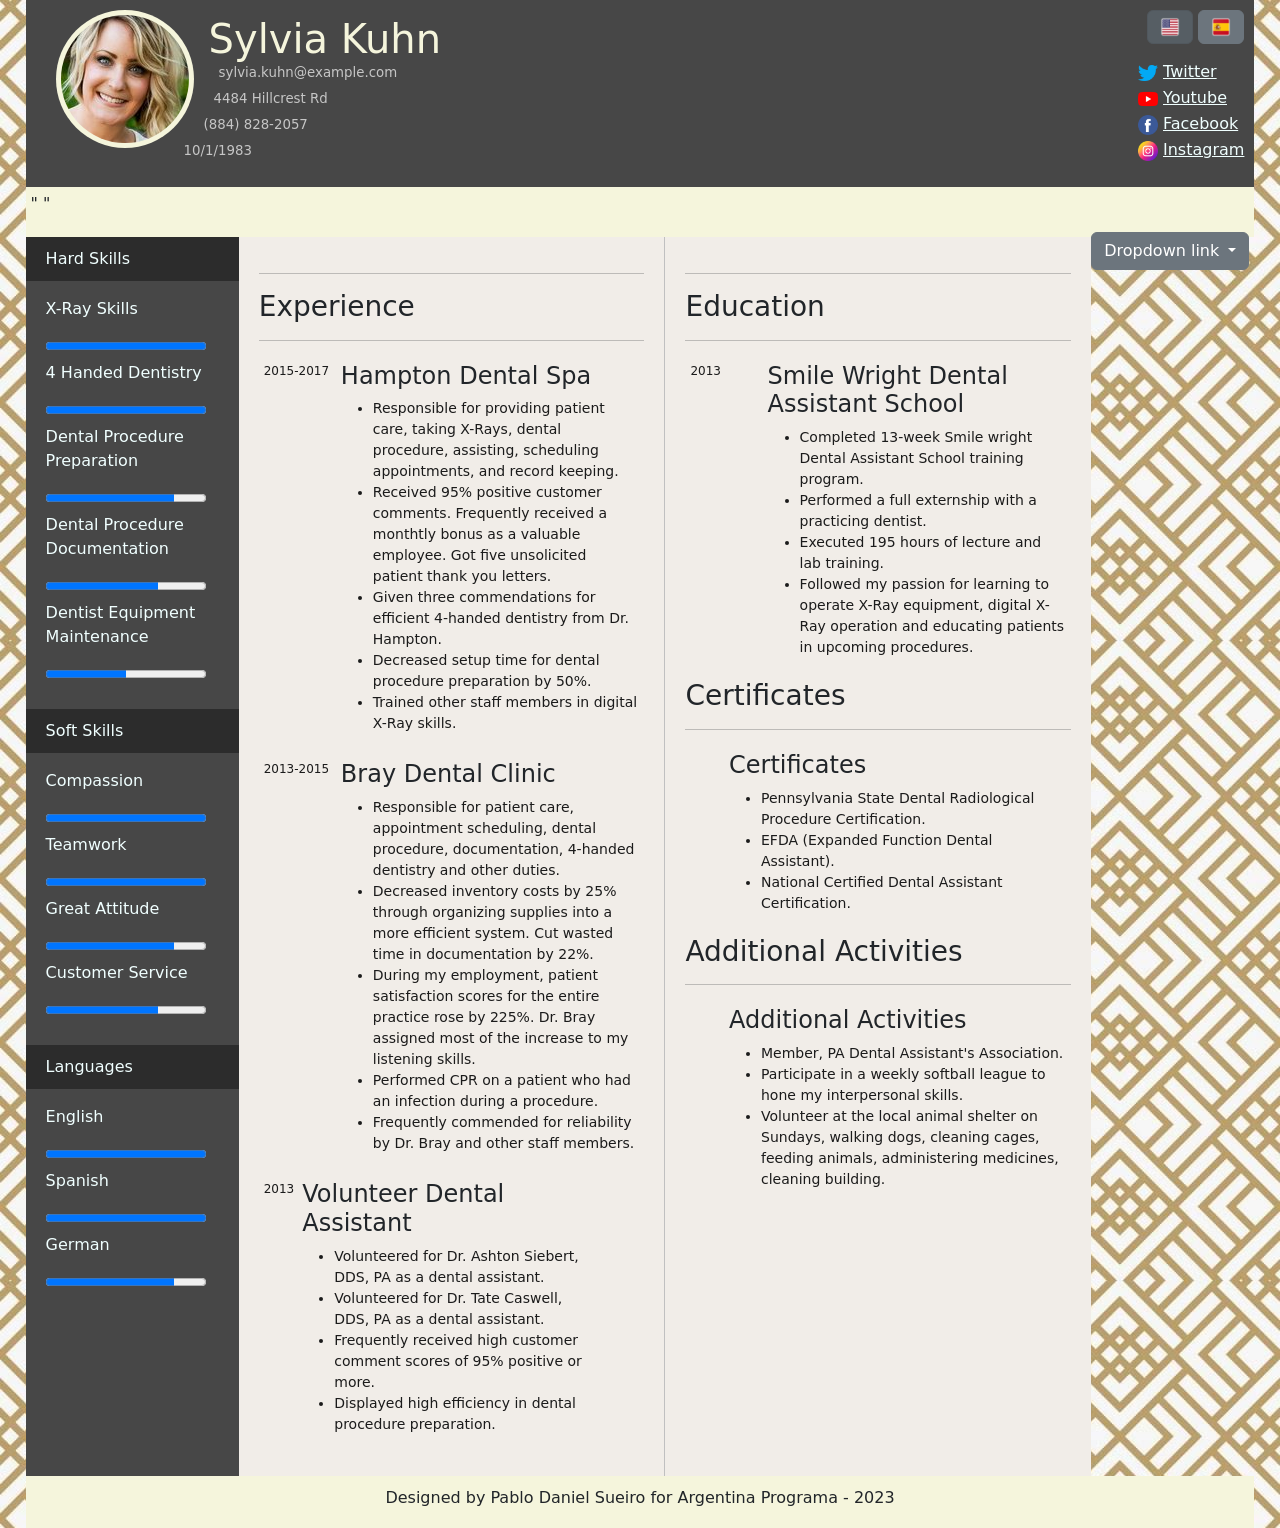
==== commit 8e4f9e89: "v0.8 - Translation finished" ====
--- a/html/index.html
+++ b/html/index.html
@@ -6,8 +6,10 @@
     <meta http-equiv="X-UA-Compatible" content="IE=edge">
     <meta name="viewport" content="width=device-width, initial-scale=1.0">
     <title>Curriculum Vitae</title>
+    <link rel="icon" type="image/x-icon" href="../images/favicon.png">
     <link href="https://cdn.jsdelivr.net/npm/bootstrap@5.2.3/dist/css/bootstrap.min.css" rel="stylesheet"
-        integrity="sha384-rbsA2VBKQhggwzxH7pPCaAqO46MgnOM80zW1RWuH61DGLwZJEdK2Kadq2F9CUG65" crossorigin="anonymous">
+        integrity="sha384-rbsA2VBKQhggwzxH7pPCaAqO46MgnOM80zW1RWuH61DGLwZJEdK2Kadq2F9CUG65" crossorigin="anonymous">   
+             
     <link rel="stylesheet" href="../css/style.css" />
 </head>
 
@@ -37,20 +39,22 @@
 
                 <div id="toggleLang">
                     <input type="radio" class="btn-check" name="options" id="option1" autocomplete="off" checked>
-                    <label class="btn btn-secondary" for="option1" onclick="ReplaceTextEnglish()"> <img src="../images/english.png"></label>
+                    <label class="btn btn-secondary" for="option1" onclick="ReplaceTextEnglish()"> <img
+                            src="../images/english.png"></label>
                     <input type="radio" class="btn-check" name="options" id="option2" autocomplete="off">
-                    <label class="btn btn-secondary" for="option2" onclick="ReplaceTextSpanish()"><img src="../images/spanish.png"></label>
+                    <label class="btn btn-secondary" for="option2" onclick="ReplaceTextSpanish()"><img
+                            src="../images/spanish.png"></label>
                     <script src="../js/script.js"></script>
                 </div>
 
                 <div id="links">
-                    
+
                     <a href="www.twitter.com"><img src="../images/twitter.png">Twitter</a>
-                    
+
                     <a href="www.youtube.com"><img src="../images/youtube.png">Youtube</a>
-                    
+
                     <a href="www.facebook.com"><img src="../images/facebook.png">Facebook</a>
-                    
+
                     <a href="www.youtube.com"><img src="../images/insta.png">Instagram</a>
 
                 </div>
@@ -61,7 +65,35 @@
     </header>
 
     <nav>
-
+        <p> " " </p>
+        <div id="drp">
+            <div class="dropdown show">
+                <a class="btn btn-secondary dropdown-toggle" href="#" role="button" id="dropdownMenuLink"
+                data-bs-toggle="dropdown" aria-haspopup="true" aria-expanded="false">
+                    Dropdown link
+                </a>
+
+                <div class="dropdown-menu" aria-labelledby="dropdownMenuLink">
+
+                    <div id ="contactForm">
+                        <div class="form-group">
+                            <label for="formGroupExampleInput">Example label</label>
+                            <input type="text" class="form-control" id="formGroupExampleInput" placeholder="Example input">
+                          </div>
+                          <div class="form-group">
+                            <label for="formGroupExampleInput2">Another label</label>
+                            <input type="text" class="form-control" id="formGroupExampleInput2" placeholder="Another input">
+                          </div>
+                          <div class="form-group">
+                            <label for="formGroupExampleInput2">Another label</label>
+                            <input type="text" class="form-control" id="formGroupExampleInput2" placeholder="Another input">
+                          </div>
+                    </div>
+
+                    <a class="dropdown-item" href="#">Send</a>
+                </div>
+            </div>
+        </div>
     </nav>
 
 
@@ -69,49 +101,49 @@
 
         <aside>
             <div class="asideTitle">
-                <p id = "hardSkills">
-                    Hard Skillz
+                <p id="hardSkills">
+                    Hard Skills
                 </p>
             </div>
 
             <div class="bars">
-                <p id ="xrayskills">X-Ray Skills</p>
-                <progress max="100" value="100"></progress>
-                <p id ="fourHandedDent">4 Handed Dentistry</p>
-                <progress max="100" value="100"></progress>
-                <p id ="dentalPre">Dental Procedure Preparation</p>
+                <p id="xrayskills">X-Ray Skills</p>
+                <progress max="100" value="100"></progress>
+                <p id="fourHandedDent">4 Handed Dentistry</p>
+                <progress max="100" value="100"></progress>
+                <p id="dentalPre">Dental Procedure Preparation</p>
                 <progress max="100" value="80"></progress>
-                <p id = "dentalDoc">Dental Procedure Documentation</p>
+                <p id="dentalDoc">Dental Procedure Documentation</p>
                 <progress max="100" value="70"></progress>
-                <p id = "dentistEq">Dentist Equipment Maintenance</p>
+                <p id="dentistEq">Dentist Equipment Maintenance</p>
                 <progress max="100" value="50"></progress>
             </div>
 
             <div class="asideTitle">
-                <p id ="softSkills">
+                <p id="softSkills">
                     Soft Skills
                 </p>
             </div>
             <div class="bars">
-                <p id ="compassion">Compassion</p>
+                <p id="compassion">Compassion</p>
                 <progress max="100" value="100"></progress>
                 <p id="teamwork">Teamwork</p>
                 <progress max="100" value="100"></progress>
                 <p id="greatAttitude">Great Attitude</p>
                 <progress max="100" value="80"></progress>
-                <p id ="customerService">Customer Service</p>
+                <p id="customerService">Customer Service</p>
                 <progress max="100" value="70"></progress>
             </div>
             <div class="asideTitle">
-                <p id ="languages">
+                <p id="languages">
                     Languages
                 </p>
             </div>
             <p class="AsideText">
             <div class="bars">
-                <p id ="english">English</p>
-                <progress max="100" value="100"></progress>
-                <p id = "spanish">Spanish</p>
+                <p id="english">English</p>
+                <progress max="100" value="100"></progress>
+                <p id="spanish">Spanish</p>
                 <progress max="100" value="100"></progress>
                 <p id="german">German</p>
                 <progress max="100" value="80"></progress>
@@ -137,16 +169,19 @@
 
                     <div class="columnList">
 
-                        <h4 id ="hamptomDentalSpa">Hampton Dental Spa</h4>
-
-                        <ul>
-                            <li id = "bullet1">Responsible for providing patient care, taking X-Rays, dental procedure, assisting,
+                        <h4 id="hamptomDentalSpa">Hampton Dental Spa</h4>
+
+                        <ul>
+                            <li id="bullet1">Responsible for providing patient care, taking X-Rays, dental procedure,
+                                assisting,
                                 scheduling appointments, and record keeping.</li>
-                            <li id = "bullet2">Received 95% positive customer comments. Frequently received a monthtly bonus as a
+                            <li id="bullet2">Received 95% positive customer comments. Frequently received a monthtly
+                                bonus as a
                                 valuable employee. Got five unsolicited patient thank you letters.</li>
-                            <li id = "bullet3">Given three commendations for efficient 4-handed dentistry from Dr. Hampton.</li>
-                            <li id = "bullet4">Decreased setup time for dental procedure preparation by 50%.</li>
-                            <li id = "bullet5">Trained other staff members in digital X-Ray skills.</li>
+                            <li id="bullet3">Given three commendations for efficient 4-handed dentistry from Dr.
+                                Hampton.</li>
+                            <li id="bullet4">Decreased setup time for dental procedure preparation by 50%.</li>
+                            <li id="bullet5">Trained other staff members in digital X-Ray skills.</li>
                         </ul>
 
                     </div>
@@ -166,14 +201,18 @@
                         <h4 id="brayDental">Bray Dental Clinic</h4>
 
                         <ul>
-                            <li id = "bullet6">Responsible for patient care, appointment scheduling, dental procedure, documentation,
+                            <li id="bullet6">Responsible for patient care, appointment scheduling, dental procedure,
+                                documentation,
                                 4-handed dentistry and other duties.</li>
-                            <li id = "bullet7">Decreased inventory costs by 25% through organizing supplies into a more efficient
+                            <li id="bullet7">Decreased inventory costs by 25% through organizing supplies into a more
+                                efficient
                                 system. Cut wasted time in documentation by 22%.</li>
-                            <li id = "bullet8">During my employment, patient satisfaction scores for the entire practice rose by 225%.
-                                Dr. BRay assigned most of the increase to my listening skills.</li>
-                            <li id = "bullet9">Performed CPR on a patient who had an infection during a procedure.</li>
-                            <li id = "bullet10">Frequently commended for reliability by Dr. Bray and other staff members.</li>
+                            <li id="bullet8">During my employment, patient satisfaction scores for the entire practice
+                                rose by 225%.
+                                Dr. Bray assigned most of the increase to my listening skills.</li>
+                            <li id="bullet9">Performed CPR on a patient who had an infection during a procedure.</li>
+                            <li id="bullet10">Frequently commended for reliability by Dr. Bray and other staff members.
+                            </li>
                         </ul>
 
                     </div>
@@ -193,24 +232,23 @@
                         <h4 id="volunteer">Volunteer Dental Assistant</h4>
 
                         <ul>
-                            <li id ="bullet11">Responsible for providing patient care, taking X-Rays, dental procedure, assisting,
-                                scheduling appointments, and record keeping.</li>
-                            <li  id ="bullet12">Received 95% positive customer comments. Frequently received a monthtly bonus as a
-                                valuable employee. Got five unsolicited patient thank you letters.</li>
-                            <li  id ="bullet13">Given three commendations for efficient 4-handed dentistry from Dr. Hampton.</li>
-                            <li  id ="bullet14">Decreased setup time for dental procedure preparation by 50%.</li>
-                        </ul>
-
-                    </div>
-
-                </div>
-
-            </div>
-            <div class = "vertical"></div>
+                            <li id="bullet11">Volunteered for Dr. Ashton Siebert, DDS, PA as a dental assistant.</li>
+                            <li id="bullet12">Volunteered for Dr. Tate Caswell, DDS, PA as a dental assistant.</li>
+                            <li id="bullet13">Frequently received high customer comment scores of 95% positive or more.
+                            </li>
+                            <li id="bullet14">Displayed high efficiency in dental procedure preparation.</li>
+                        </ul>
+
+                    </div>
+
+                </div>
+
+            </div>
+            <div class="vertical"></div>
             <div class="column">
 
                 <hr class="solid">
-                <h3>Education</h3>
+                <h3 id="education">Education</h3>
                 <hr class="solid">
 
                 <div class="experience">
@@ -223,13 +261,15 @@
 
                     <div class="columnList">
 
-                        <h4>Smile Wright Dental Assistant School</h4>
-
-                        <ul>
-                            <li>Completed 13-week Smile wright Dental Assistant School training program.</li>
-                            <li>Performed a full externship with a practicing dentist.</li>
-                            <li>Executed 195 hours of lecture and lab training.</li>
-                            <li>Followed my passion for learning to operate X-Ray equipment, digital X-Ray operation and
+                        <h4 id="smileWright">Smile Wright Dental Assistant School</h4>
+
+                        <ul>
+                            <li id="bullet15">Completed 13-week Smile wright Dental Assistant School training program.
+                            </li>
+                            <li id="bullet16">Performed a full externship with a practicing dentist.</li>
+                            <li id="bullet17">Executed 195 hours of lecture and lab training.</li>
+                            <li id="bullet18">Followed my passion for learning to operate X-Ray equipment, digital X-Ray
+                                operation and
                                 educating patients in upcoming procedures.</li>
                         </ul>
 
@@ -239,7 +279,7 @@
 
                 <div class="experience">
                     <hr class="solid">
-                    <h3>Certificates</h3>
+                    <h3 id="certificates">Certificates</h3>
                     <hr class="solid">
 
                     <div class="columnSpace">
@@ -249,12 +289,12 @@
 
                     <div class="columnYearlessList">
 
-                        <h4>Certificates</h4>
-
-                        <ul>
-                            <li>Pennsylvania State Dental Radiological Procedure Certification.</li>
-                            <li>EFDA (Expanded Function Dental Assistant).</li>
-                            <li>National Certified Dental Assistant Certification.</li>
+                        <h4 id="certificatesSmall">Certificates</h4>
+
+                        <ul>
+                            <li id="bullet19">Pennsylvania State Dental Radiological Procedure Certification.</li>
+                            <li id="bullet20">EFDA (Expanded Function Dental Assistant).</li>
+                            <li id="bullet21">National Certified Dental Assistant Certification.</li>
                         </ul>
 
                     </div>
@@ -263,7 +303,7 @@
 
                 <div class="experience">
                     <hr class="solid">
-                    <h3>Additional Activities</h3>
+                    <h3 id="additionalActivities">Additional Activities</h3>
                     <hr class="solid">
 
                     <div class="columnSpace">
@@ -273,12 +313,14 @@
 
                     <div class="columnYearlessList">
 
-                        <h4>Additional Activities</h4>
-
-                        <ul>
-                            <li>Member, PA Dental Assistant's Association.</li>
-                            <li>Participate in a weekly softball league to hone my interpersonal skills.</li>
-                            <li>Volunteer at the local animal shelter on Sundays, walking dogs, cleaning cages, feeding
+                        <h4 id="additionalActivitiesSmall">Additional Activities</h4>
+
+                        <ul>
+                            <li id="bullet22">Member, PA Dental Assistant's Association.</li>
+                            <li id="bullet23">Participate in a weekly softball league to hone my interpersonal skills.
+                            </li>
+                            <li id="bullet24">Volunteer at the local animal shelter on Sundays, walking dogs, cleaning
+                                cages, feeding
                                 animals, administering medicines, cleaning building.</li>
                         </ul>
 
@@ -291,7 +333,7 @@
     </div>
 
     <footer>
-        <p>Designed by Pablo Daniel Sueiro for Argentina Programa -  2023</p>
+        <p id="footerMessage">Designed by Pablo Daniel Sueiro for Argentina Programa - 2023</p>
     </footer>
 
     <script src="../js/script.js"></script>
--- a/css/style.css
+++ b/css/style.css
@@ -83,9 +83,13 @@
 }
 
 nav{
-  margin: 0;
-  padding : 5px;
   background-color: beige;
+  padding: 5px;
+}
+
+nav #drp{
+  float: right;
+  
 }
 
 #toggleLang
@@ -171,8 +175,13 @@
 
 .column p {
   color: rgb(27, 27, 27);
+  font-size: 12px;
+
   }
-
+.column li{
+  color: rgb(27, 27, 27);
+  font-size: 14px;
+}
   .vertical {
     border-left: 1px solid rgb(192, 192, 192);
     height: auto;
@@ -182,6 +191,6 @@
   footer{
     background-color:beige ;
     text-align: center;
-    padding-top: 5px;
+    padding-top: 10px;
     padding-bottom: 2px;
   }
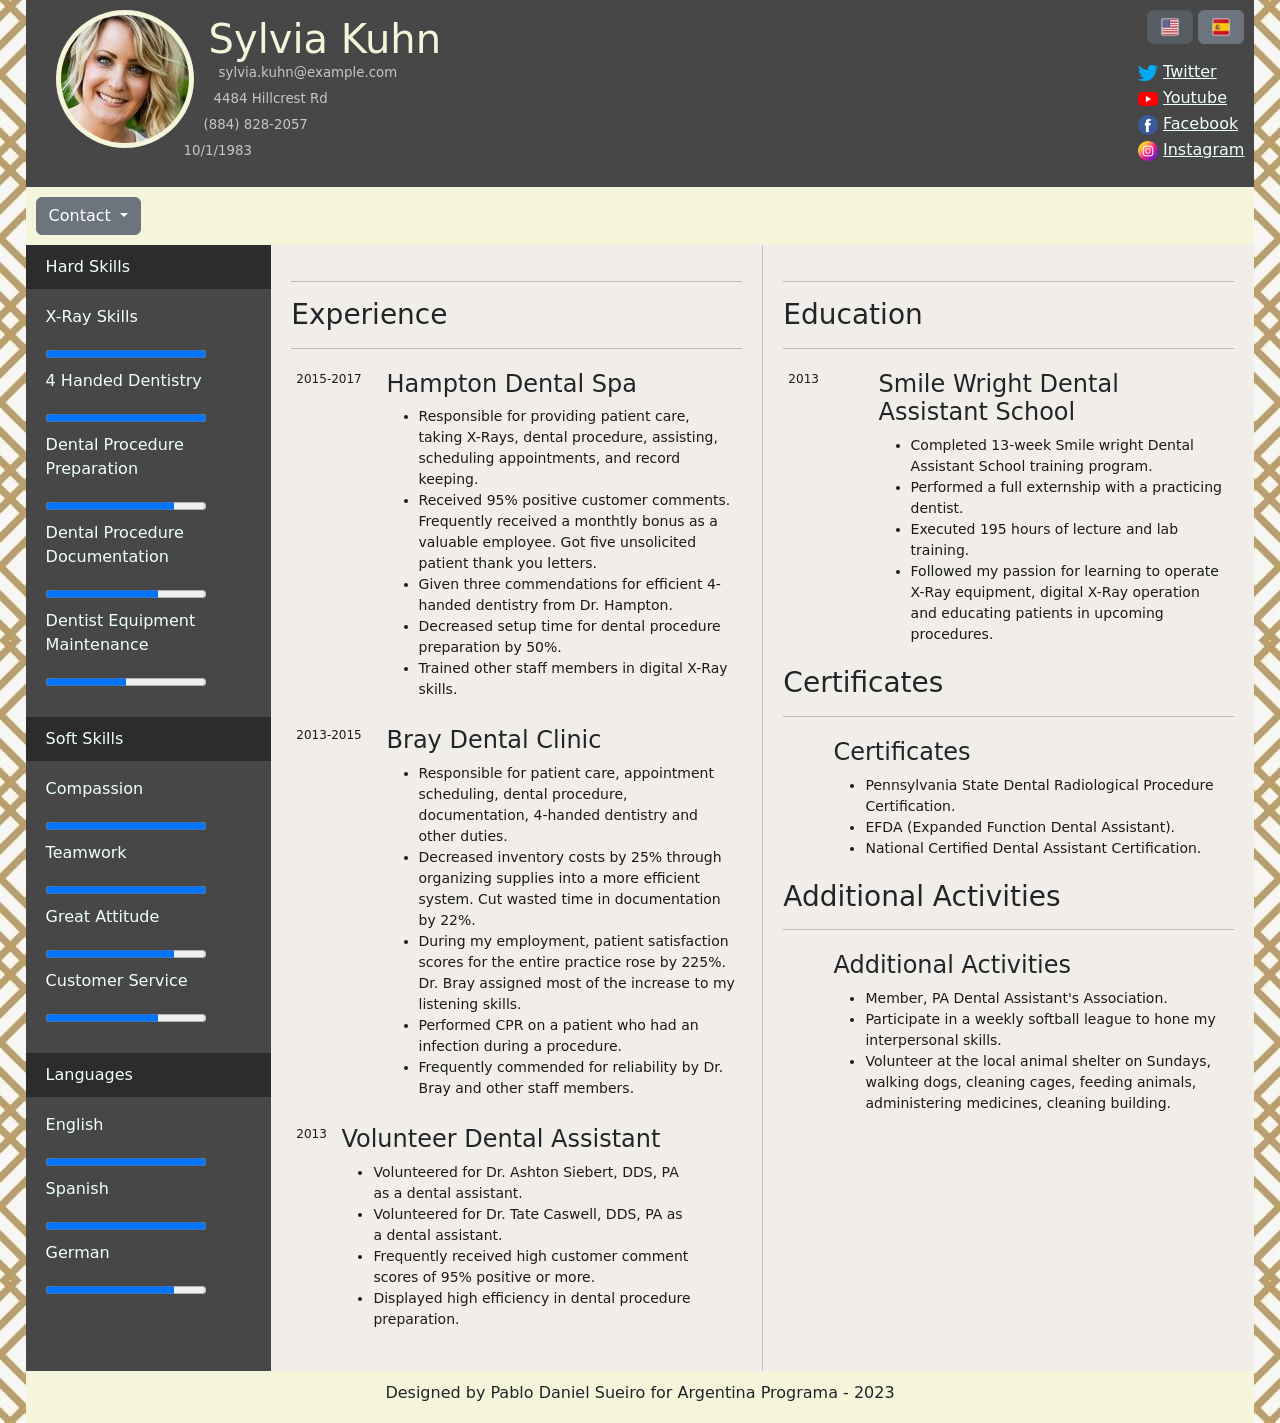
==== commit 14fcbaf3: "v0.9 - Added Dropdown Form" ====
--- a/html/index.html
+++ b/html/index.html
@@ -8,8 +8,8 @@
     <title>Curriculum Vitae</title>
     <link rel="icon" type="image/x-icon" href="../images/favicon.png">
     <link href="https://cdn.jsdelivr.net/npm/bootstrap@5.2.3/dist/css/bootstrap.min.css" rel="stylesheet"
-        integrity="sha384-rbsA2VBKQhggwzxH7pPCaAqO46MgnOM80zW1RWuH61DGLwZJEdK2Kadq2F9CUG65" crossorigin="anonymous">   
-             
+        integrity="sha384-rbsA2VBKQhggwzxH7pPCaAqO46MgnOM80zW1RWuH61DGLwZJEdK2Kadq2F9CUG65" crossorigin="anonymous">
+
     <link rel="stylesheet" href="../css/style.css" />
 </head>
 
@@ -65,32 +65,54 @@
     </header>
 
     <nav>
-        <p> " " </p>
         <div id="drp">
             <div class="dropdown show">
-                <a class="btn btn-secondary dropdown-toggle" href="#" role="button" id="dropdownMenuLink"
-                data-bs-toggle="dropdown" aria-haspopup="true" aria-expanded="false">
-                    Dropdown link
-                </a>
-
-                <div class="dropdown-menu" aria-labelledby="dropdownMenuLink">
-
-                    <div id ="contactForm">
+                <button class="btn btn-secondary dropdown-toggle" type="button" id="dropdownMenuClickableInside"
+                    data-bs-toggle="dropdown" data-bs-auto-close="outside" aria-expanded="false">
+
+                    Contact
+                </button>
+
+                <div class="dropdown-menu" aria-labelledby="dropdownMenuClickableInside">
+
+                    <form id="contactForm">
                         <div class="form-group">
-                            <label for="formGroupExampleInput">Example label</label>
-                            <input type="text" class="form-control" id="formGroupExampleInput" placeholder="Example input">
-                          </div>
-                          <div class="form-group">
-                            <label for="formGroupExampleInput2">Another label</label>
-                            <input type="text" class="form-control" id="formGroupExampleInput2" placeholder="Another input">
-                          </div>
-                          <div class="form-group">
-                            <label for="formGroupExampleInput2">Another label</label>
-                            <input type="text" class="form-control" id="formGroupExampleInput2" placeholder="Another input">
-                          </div>
-                    </div>
-
-                    <a class="dropdown-item" href="#">Send</a>
+                            <label for="formGroupExampleInpt">Full Name*</label>
+                            <input type="text" class="form-control" id="formGroupExampleInput" placeholder="Full Name">
+                            <div class="invalid-feedback">
+                                Please choose a username.
+                            </div>
+                            <div class="valid-feedback">
+                                Looks good!
+                              </div>
+                        </div>
+                        <div class="col-sm-10">
+                            <label for="inputEmail">Email*</label>
+                            <input type="email" class="form-control" id="inputEmail3" placeholder="Email">
+                            <div class="invalid-feedback">
+                                Please input an Email address.
+                            </div>
+                            <div class="valid-feedback">
+                                Looks good!
+                              </div>
+                        </div>
+                        <div class="form-group">
+                            <label for="formGroupExampleInpt2">Message*</label>
+                            <textarea class="form-control" id="formGroupExampleInput2"
+                                placeholder="Write a fully detailed message" rows="10"></textarea>
+                            <div class="invalid-feedback">
+                                Please write a message.
+                            </div>
+                            <div class="valid-feedback">
+                                Looks good!
+                              </div>
+                        </div>
+                    </form>
+                    <button type="button" class="btn btn-dark" onclick="CheckForms()">Send</button>
+                    <div class="valid-feedback" id = "sentMessage">
+                        Message sent!
+                      </div>
+                    <script src="../js/script.js"></script>
                 </div>
             </div>
         </div>
--- a/css/style.css
+++ b/css/style.css
@@ -84,12 +84,17 @@
 
 nav{
   background-color: beige;
-  padding: 5px;
-}
-
-nav #drp{
-  float: right;
-  
+  padding: 10px;
+}
+
+.dropdown-menu
+{
+  padding: 20px
+}
+
+#formGroupExampleInput2{
+  width: 300px;
+  margin-bottom: 10px;
 }
 
 #toggleLang
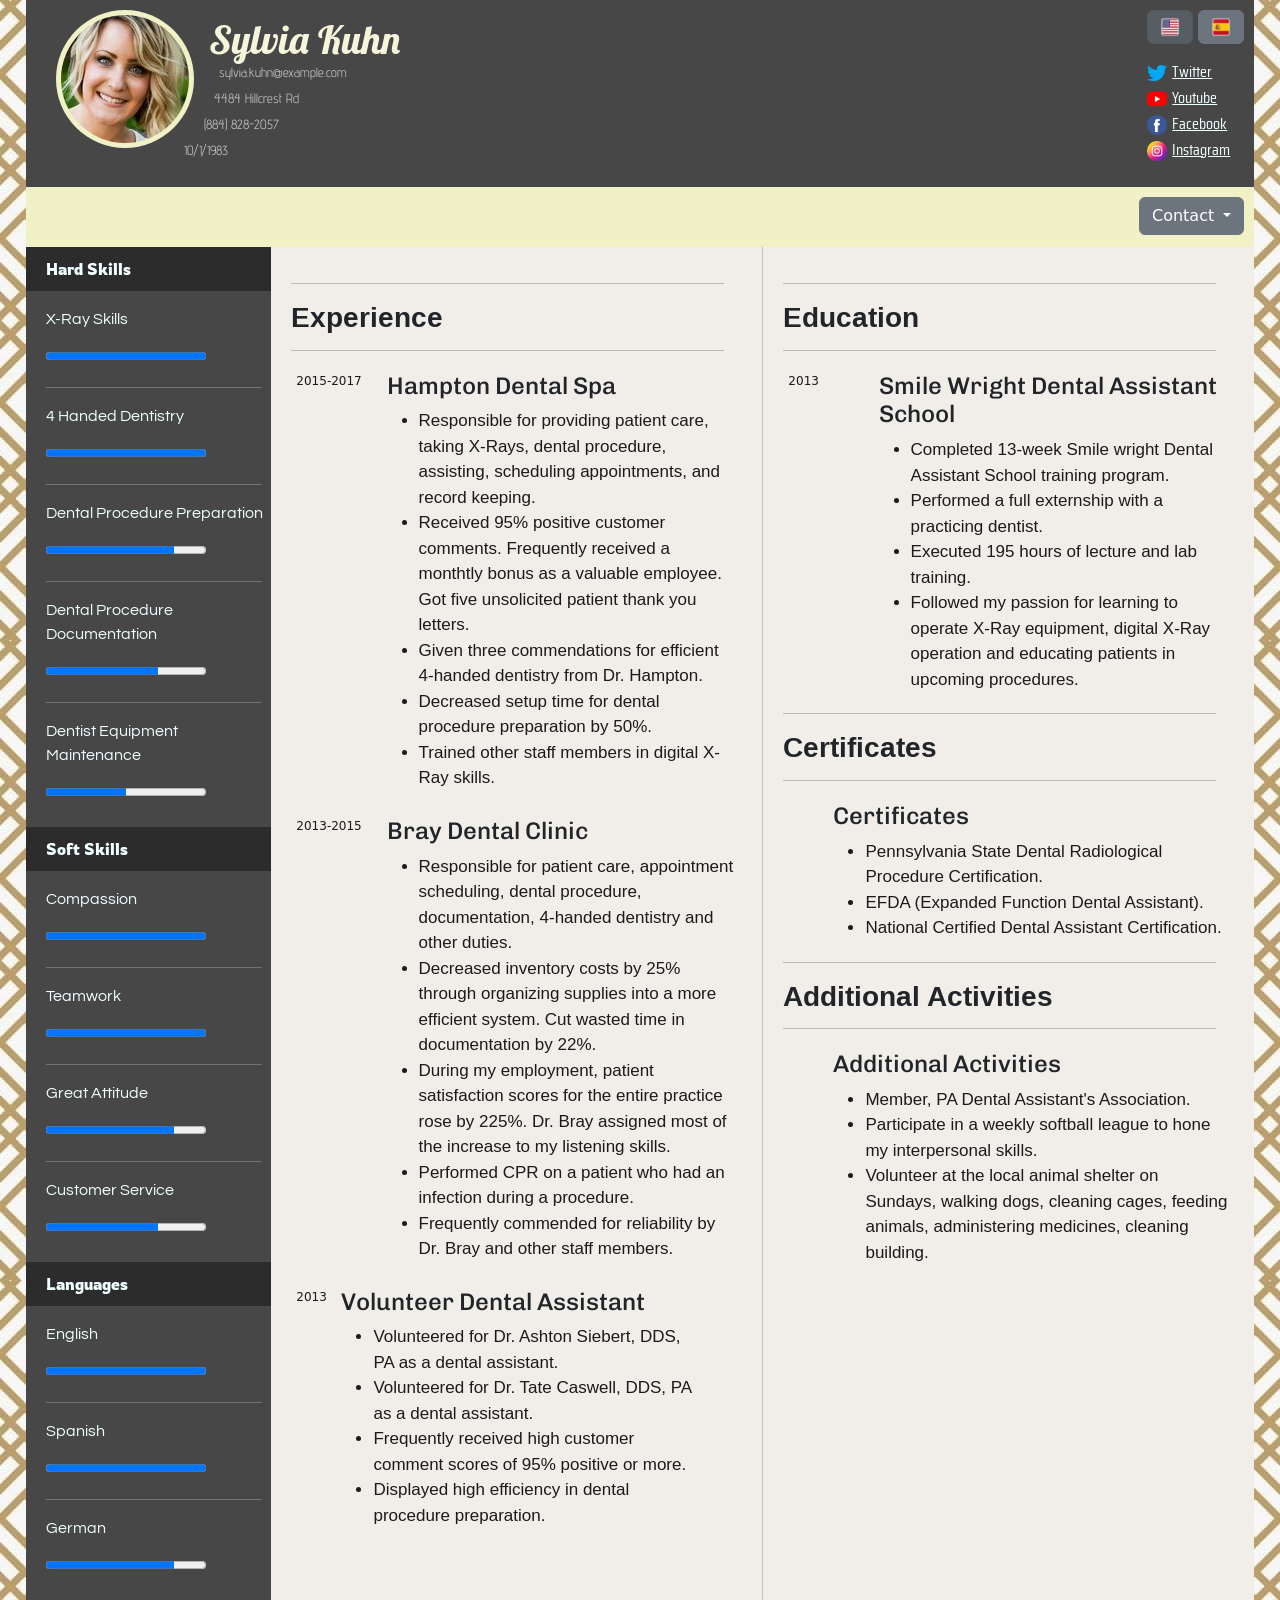
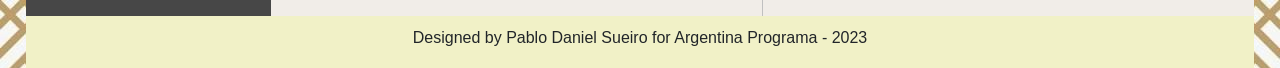
==== commit 53b53609: "v1.0 completed" ====
--- a/html/index.html
+++ b/html/index.html
@@ -6,10 +6,20 @@
     <meta http-equiv="X-UA-Compatible" content="IE=edge">
     <meta name="viewport" content="width=device-width, initial-scale=1.0">
     <title>Curriculum Vitae</title>
+    
+    
+    <link rel="stylesheet" href="https://fonts.googleapis.com/css?family=Lobster">
+    <link rel="stylesheet" href="https://fonts.googleapis.com/css?family=Saira Condensed">
+    <link rel="stylesheet" href="https://fonts.googleapis.com/css?family=Rowdies">
+    <link rel="stylesheet" href="https://fonts.googleapis.com/css?family=Questrial">
+    <link rel="stylesheet" href="https://fonts.googleapis.com/css?family=Advent Pro">
+    <link rel="stylesheet" href="https://fonts.googleapis.com/css?family=Chivo">
+    <link rel="stylesheet" href="https://fonts.googleapis.com/css?family=Ramabhadra">
+
+
     <link rel="icon" type="image/x-icon" href="../images/favicon.png">
     <link href="https://cdn.jsdelivr.net/npm/bootstrap@5.2.3/dist/css/bootstrap.min.css" rel="stylesheet"
         integrity="sha384-rbsA2VBKQhggwzxH7pPCaAqO46MgnOM80zW1RWuH61DGLwZJEdK2Kadq2F9CUG65" crossorigin="anonymous">
-
     <link rel="stylesheet" href="../css/style.css" />
 </head>
 
@@ -66,7 +76,7 @@
 
     <nav>
         <div id="drp">
-            <div class="dropdown show">
+            <div class="dropdownShow">
                 <button class="btn btn-secondary dropdown-toggle" type="button" id="dropdownMenuClickableInside"
                     data-bs-toggle="dropdown" data-bs-auto-close="outside" aria-expanded="false">
 
@@ -131,12 +141,16 @@
             <div class="bars">
                 <p id="xrayskills">X-Ray Skills</p>
                 <progress max="100" value="100"></progress>
+                <hr>
                 <p id="fourHandedDent">4 Handed Dentistry</p>
                 <progress max="100" value="100"></progress>
+                <hr>
                 <p id="dentalPre">Dental Procedure Preparation</p>
                 <progress max="100" value="80"></progress>
+                <hr>
                 <p id="dentalDoc">Dental Procedure Documentation</p>
                 <progress max="100" value="70"></progress>
+                <hr>
                 <p id="dentistEq">Dentist Equipment Maintenance</p>
                 <progress max="100" value="50"></progress>
             </div>
@@ -149,10 +163,13 @@
             <div class="bars">
                 <p id="compassion">Compassion</p>
                 <progress max="100" value="100"></progress>
+                <hr>
                 <p id="teamwork">Teamwork</p>
                 <progress max="100" value="100"></progress>
+                <hr>
                 <p id="greatAttitude">Great Attitude</p>
                 <progress max="100" value="80"></progress>
+                <hr>
                 <p id="customerService">Customer Service</p>
                 <progress max="100" value="70"></progress>
             </div>
@@ -165,8 +182,10 @@
             <div class="bars">
                 <p id="english">English</p>
                 <progress max="100" value="100"></progress>
+                <hr>
                 <p id="spanish">Spanish</p>
                 <progress max="100" value="100"></progress>
+                <hr>
                 <p id="german">German</p>
                 <progress max="100" value="80"></progress>
             </div>
--- a/css/style.css
+++ b/css/style.css
@@ -1,4 +1,4 @@
-*{
+* {
   box-sizing: border-box;
 }
 
@@ -8,69 +8,71 @@
   margin-right: 2%;
 }
 
-header{
+header {
   color: beige;
   background-color: rgb(71, 71, 71);
-  max-height:100%;
-  height:120%;
-}
-
-#headerContent{
+  max-height: 100%;
+  height: 120%;
+}
+
+#headerContent {
   display: flex;
   padding: 10px;
   padding-left: 30px;
 }
 
-header h1{
+header h1 {
   margin-top: 5px;
-  margin-left:  15px;
-}
-header #otherInfo{
+  margin-left: 15px;
+  font-family: Lobster;
+}
+
+header #otherInfo {
   margin-top: 10px;
 }
 
-header p{
+header p {
   font-size: smaller;
   color: rgb(198, 198, 198);
   float: top;
   display: flex;
   margin-left: 40px;
   margin-top: -10px;
-}
-
-header #dob{
+  font-family: Advent Pro;
+}
+
+header #dob {
   margin-left: -10px;
 }
 
-header #email{
+header #email {
   margin-left: 25px;
 }
 
-header #address{
+header #address {
   margin-left: 20px;
 }
 
-header #phone{
+header #phone {
   margin-left: 10px;
 }
 
-#rightHeader
-{
+#rightHeader {
   margin-left: auto;
 }
 
-#links
-{
+#links {
   padding-top: 50px;
 }
 
-#links a{
+#links a {
   color: azure;
   display: block;
   padding-bottom: 2px;
-}
-
-#links img{
+  font-family: Saira Condensed;
+}
+
+#links img {
   max-width: 20px;
   max-height: 20px;
   margin-right: 5px;
@@ -78,63 +80,81 @@
 
 #avatar {
   border-radius: 50%;
-  background-color:beige;
-  padding: 5px;
-}
-
-nav{
-  background-color: beige;
+  background-color: rgb(241, 241, 199);
+  padding: 5px;
+}
+
+nav {
+  background-color: rgb(241, 241, 199);
   padding: 10px;
-}
-
-.dropdown-menu
-{
+  height: 60px;
+}
+
+#drp {
+  float: right;
+}
+
+.dropdown-menu {
   padding: 20px
 }
 
-#formGroupExampleInput2{
+#formGroupExampleInput2 {
   width: 300px;
   margin-bottom: 10px;
 }
 
-#toggleLang
-{
-  float:right;
-}
-
-#toggleLang img
-{
+#toggleLang {
+  float: right;
+}
+
+#toggleLang img {
   display: inline-flex;
   float: left;
   max-height: 20px;
 }
 
-aside{
-  width:20%;
-  background-color:rgb(71, 71, 71);
-}
-
-.asideTitle{
-  background-color:rgb(44, 44, 44);
+aside {
+  width: 20%;
+  background-color: rgb(71, 71, 71);
+}
+
+.asideTitle {
+  background-color: rgb(44, 44, 44);
   color: azure;
 }
 
-.asideTitle p{
+.asideTitle p {
+  font-family: Rowdies;
   padding-left: 20px;
   padding-right: 20px;
   padding-top: 10px;
   padding-bottom: 10px;
 }
 
-.bars{
+.bars {
   padding-bottom: 20px;
   padding-left: 20px;
 }
 
-aside p{
+aside p {
   color: azure;
-}
-
+  font-family: Questrial;
+}
+
+aside hr{
+  clear:both;
+  display:block;
+  width: 96%;               
+  height: 1px;
+  color: beige;
+}
+
+.column hr {
+  clear:both;
+  display:block;
+  width: 96%;               
+  height: 1px;
+}
 
 main {
   display: flex;
@@ -142,60 +162,72 @@
   background-color: rgb(241, 237, 232);
 }
 
-.mainBody{
-  display: flex;
-}
-
-.column{
-  float:left;
-  width:50%;
-  flex:50%;
-  padding:20px;
-}
-
-.columnYear{
-  float:left;
-  width:20%;
-  padding:5px;
-}
-
-.columnSpace{
-  float:left;
-  width:10%;
-  padding:5px;
-
-}
-
-.columnList{
-  float:left;
-  width:80%;
-  padding:5px;
-}
-
-.columnYearlessList{
-  float:left;
-  width:90%;
-  padding:5px;
+.mainBody {
+  display: flex;
+}
+
+h3{
+  font-family: Ramabhadra;
+}
+
+h4{
+  font-family: Chivo;
+}
+
+.column {
+  float: left;
+  width: 50%;
+  flex: 50%;
+  padding: 20px;
+}
+
+.columnYear {
+  float: left;
+  width: 20%;
+  padding: 5px;
+}
+
+.columnSpace {
+  float: left;
+  width: 10%;
+  padding: 5px;
+
+}
+
+.columnList {
+  float: left;
+  width: 80%;
+  padding: 5px;
+}
+
+.columnYearlessList {
+  float: left;
+  width: 90%;
+  padding: 5px;
 }
 
 .column p {
   color: rgb(27, 27, 27);
   font-size: 12px;
-
-  }
-.column li{
+}
+
+.column li {
   color: rgb(27, 27, 27);
-  font-size: 14px;
-}
-  .vertical {
-    border-left: 1px solid rgb(192, 192, 192);
-    height: auto;
-    left: 50%;
-}
-
-  footer{
-    background-color:beige ;
-    text-align: center;
-    padding-top: 10px;
-    padding-bottom: 2px;
-  }+  font-size: 17px;
+  font-family: Verdana, Geneva, Tahoma, sans-serif;
+}
+
+.vertical {
+  border-left: 1px solid rgb(192, 192, 192);
+  height: auto;
+  left: 50%;
+}
+
+footer {
+  background-color: rgb(241, 241, 199);
+  text-align: center;
+  padding-top: 10px;
+  padding-bottom: 2px;
+  font-family: Verdana, Geneva, Tahoma, sans-serif;
+
+}
